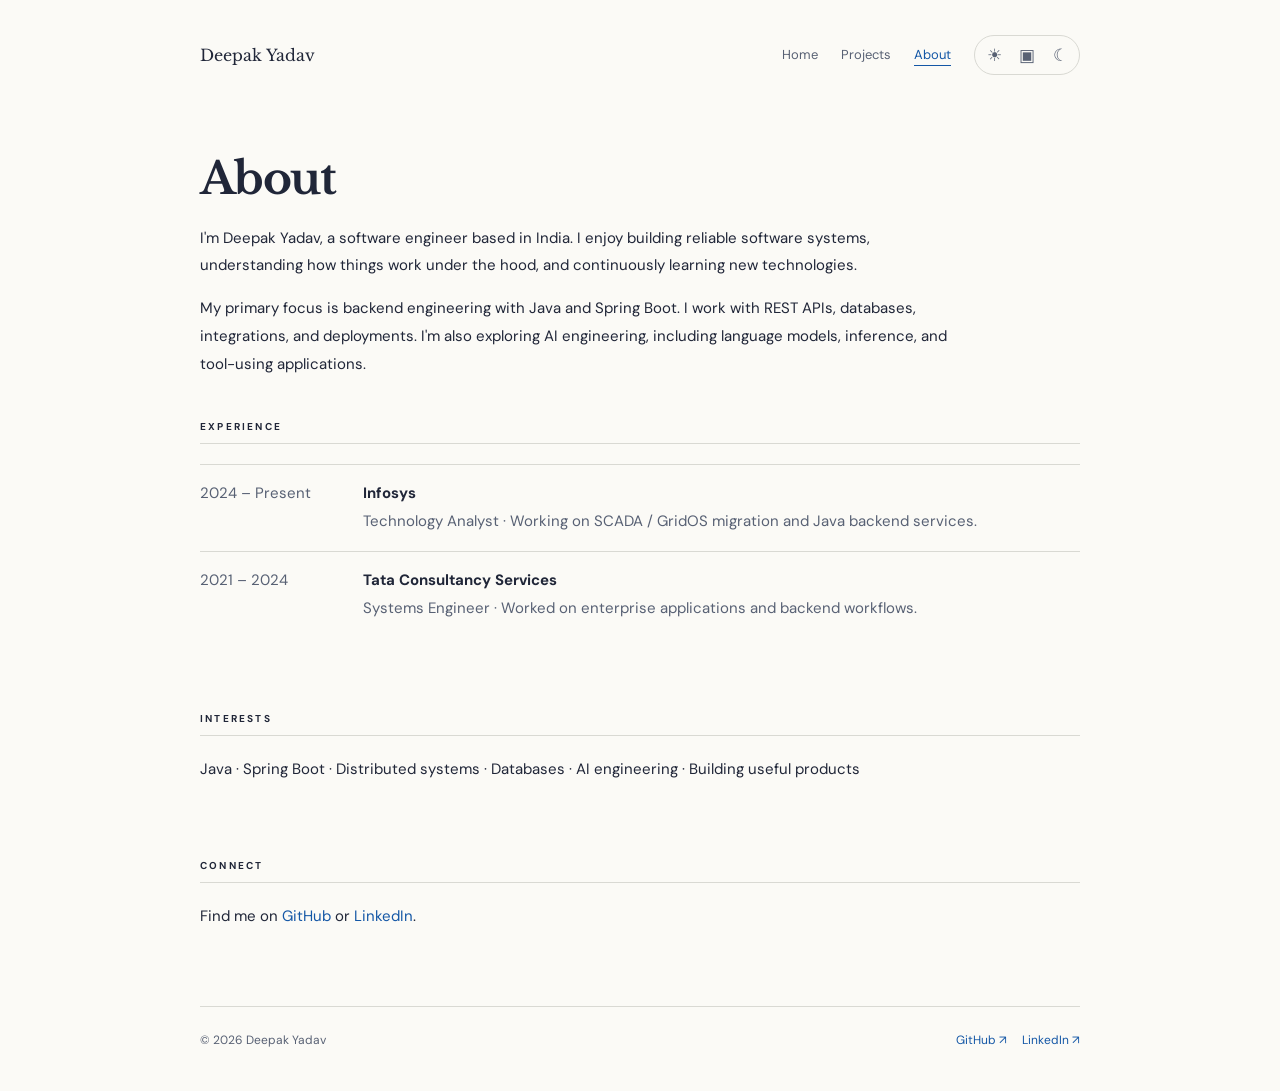
==== about/index.html @ 803df885 "feat: add about/index.html" ====
<!doctype html><html lang="en"><head><meta charset="utf-8"><meta name="viewport" content="width=device-width,initial-scale=1"><meta name="description" content="About Deepak Yadav, backend engineer exploring AI engineering."><meta name="theme-color" content="#fbfaf6"><link rel="canonical" href="https://dydv.in/about/"><title>About | Deepak Yadav</title><script>(function(){try{var c=localStorage.getItem('dydv-theme')||'system';document.documentElement.dataset.theme=c==='system'?(matchMedia('(prefers-color-scheme: dark)').matches?'dark':'light'):c}catch(e){document.documentElement.dataset.theme=matchMedia('(prefers-color-scheme: dark)').matches?'dark':'light'}})();</script><link rel="stylesheet" href="/style.css?v=2"><script defer src="/theme.js?v=2"></script></head><body><div class="shell"><header class="topbar"><a class="brand" href="/">Deepak Yadav</a><nav class="nav" aria-label="Main navigation"><a href="/" >Home</a><a href="/projects/" >Projects</a><a href="/about/" aria-current="page">About</a><div class="theme-switch" role="group" aria-label="Color theme"><button type="button" data-theme-choice="light" aria-label="Light theme" aria-pressed="false" title="Light theme">☀</button><button type="button" data-theme-choice="system" aria-label="System theme" aria-pressed="false" title="System theme">▣</button><button type="button" data-theme-choice="dark" aria-label="Dark theme" aria-pressed="false" title="Dark theme">☾</button></div></nav></header><main class="about"><h1>About</h1><p>I'm Deepak Yadav, a software engineer based in India. I enjoy building reliable software systems, understanding how things work under the hood, and continuously learning new technologies.</p><p>My primary focus is backend engineering with Java and Spring Boot. I work with REST APIs, databases, integrations, and deployments. I'm also exploring AI engineering, including language models, inference, and tool-using applications.</p><section class="section"><div class="eyebrow">Experience</div><div class="experience"><span class="meta">2024 – Present</span><div><strong>Infosys</strong><p>Technology Analyst · Working on SCADA / GridOS migration and Java backend services.</p></div></div><div class="experience"><span class="meta">2021 – 2024</span><div><strong>Tata Consultancy Services</strong><p>Systems Engineer · Worked on enterprise applications and backend workflows.</p></div></div></section><section class="section"><div class="eyebrow">Interests</div><p>Java · Spring Boot · Distributed systems · Databases · AI engineering · Building useful products</p></section><section class="section"><div class="eyebrow">Connect</div><p>Find me on <a href="https://github.com/deepakydv25" target="_blank" rel="noopener noreferrer">GitHub</a> or <a href="https://www.linkedin.com/in/deepak-yadav-69774518b/" target="_blank" rel="noopener noreferrer">LinkedIn</a>.</p></section></main><footer class="footer"><span>© 2026 Deepak Yadav</span><div><a href="https://github.com/deepakydv25" target="_blank" rel="noopener noreferrer">GitHub ↗</a><a href="https://www.linkedin.com/in/deepak-yadav-69774518b/" target="_blank" rel="noopener noreferrer">LinkedIn ↗</a></div></footer></div></body></html>
---- style.css ----
@import url('https://fonts.googleapis.com/css2?family=DM+Sans:wght@400;500;600;700&family=Libre+Baskerville:wght@400;700&display=swap');
:root{color-scheme:light;--bg:#fbfaf6;--text:#202638;--muted:#586174;--link:#1457a6;--line:#d9d9d3;--chip:#f2e7ce}
:root[data-theme=dark]{color-scheme:dark;--bg:#171a20;--text:#ecebe6;--muted:#b0b4be;--link:#91baff;--line:#41454e;--chip:#30343c}
*{box-sizing:border-box}html{scroll-behavior:smooth}body{margin:0;background:var(--bg);color:var(--text);font:15px/1.85 'DM Sans',system-ui,sans-serif}a{color:var(--link);text-decoration:none}a:hover{text-decoration:underline}a:focus-visible,button:focus-visible{outline:2px solid var(--link);outline-offset:3px}.shell{max-width:940px;margin:auto;padding:0 30px}.topbar{display:flex;justify-content:space-between;align-items:center;gap:24px;padding:35px 0 18px}.brand{font:16px 'Libre Baskerville',Georgia,serif;color:var(--text)}.nav{display:flex;align-items:center;gap:23px}.nav a{font-size:13px;color:var(--muted)}.nav a[aria-current=page]{color:var(--link);text-decoration:underline;text-underline-offset:6px}.theme-switch{display:inline-flex;align-items:center;gap:3px;border:1px solid var(--line);border-radius:99px;padding:4px;background:var(--bg)}.theme-switch button{border:0;background:transparent;color:var(--muted);width:30px;height:30px;border-radius:50%;cursor:pointer;font-size:17px;line-height:1}.theme-switch button[aria-pressed=true]{background:var(--chip);color:var(--text)}main{min-height:65vh}h1,h2,h3{font-family:'Libre Baskerville',Georgia,serif;line-height:1.4;letter-spacing:-.035em}h1{font-size:clamp(32px,5vw,44px);margin:55px 0 13px}h2{font-size:22px;margin:0 0 20px}h3{font-size:18px;margin:0 0 6px}.intro{font:18px/1.8 'Libre Baskerville',Georgia,serif;max-width:740px}.subtle,.meta{color:var(--muted)}.two-col{display:grid;grid-template-columns:1fr 1fr;gap:42px;margin:68px 0 75px}.eyebrow{font:700 10px 'DM Sans',sans-serif;letter-spacing:.22em;text-transform:uppercase;border-bottom:1px solid var(--line);padding-bottom:10px;margin-bottom:20px}.entry{padding:0 0 22px;margin-bottom:23px;border-bottom:1px solid var(--line)}.entry p{margin:4px 0 9px;color:var(--muted)}.entry a{font-weight:600}.section{margin:42px 0 75px}.project{padding:22px 0 30px;border-top:1px solid var(--line)}.project-header{display:flex;justify-content:space-between;gap:20px}.project h2{margin:0;font-size:22px}.project p{max-width:720px;margin:8px 0 12px}.tags{font-size:12px;color:var(--muted)}.tags span{margin-right:15px}.project-links{display:flex;gap:18px;margin-top:15px;font-size:13px}.about p{max-width:760px}.experience{display:grid;grid-template-columns:145px 1fr;gap:18px;padding:15px 0;border-top:1px solid var(--line)}.experience strong{display:block}.experience p{margin:0;color:var(--muted)}.footer{display:flex;justify-content:space-between;gap:18px;flex-wrap:wrap;border-top:1px solid var(--line);padding:22px 0 40px;color:var(--muted);font-size:12px}.footer a{margin-left:15px}.page-lead{max-width:740px;color:var(--muted)}@media(max-width:700px){.shell{padding:0 22px}.topbar{align-items:flex-start;flex-wrap:wrap;padding-top:25px}.nav{gap:14px;flex-wrap:wrap}.two-col{grid-template-columns:1fr;gap:18px;margin:48px 0}.experience{grid-template-columns:1fr;gap:4px}h1{margin-top:40px}.intro{font-size:16px}.footer a{margin-left:0;margin-right:12px}}@media(prefers-reduced-motion:reduce){html{scroll-behavior:auto}}
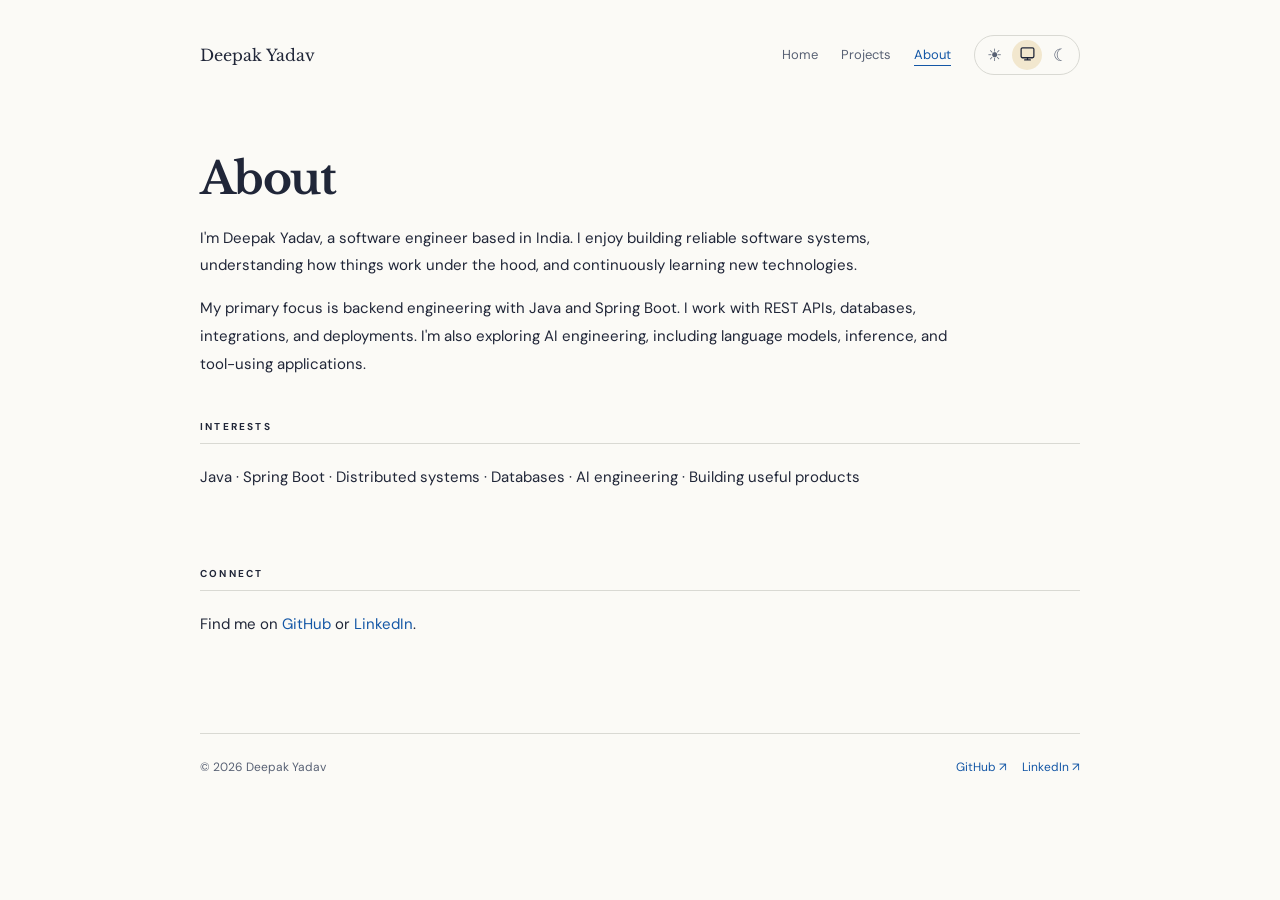
==== commit 02f32521: "Polish theme icon and simplify About" ====
--- a/about/index.html
+++ b/about/index.html
@@ -1 +1 @@
-<!doctype html><html lang="en"><head><meta charset="utf-8"><meta name="viewport" content="width=device-width,initial-scale=1"><meta name="description" content="About Deepak Yadav, backend engineer exploring AI engineering."><meta name="theme-color" content="#fbfaf6"><link rel="canonical" href="https://dydv.in/about/"><title>About | Deepak Yadav</title><script>(function(){try{var c=localStorage.getItem('dydv-theme')||'system';document.documentElement.dataset.theme=c==='system'?(matchMedia('(prefers-color-scheme: dark)').matches?'dark':'light'):c}catch(e){document.documentElement.dataset.theme=matchMedia('(prefers-color-scheme: dark)').matches?'dark':'light'}})();</script><link rel="stylesheet" href="/style.css?v=2"><script defer src="/theme.js?v=2"></script></head><body><div class="shell"><header class="topbar"><a class="brand" href="/">Deepak Yadav</a><nav class="nav" aria-label="Main navigation"><a href="/" >Home</a><a href="/projects/" >Projects</a><a href="/about/" aria-current="page">About</a><div class="theme-switch" role="group" aria-label="Color theme"><button type="button" data-theme-choice="light" aria-label="Light theme" aria-pressed="false" title="Light theme">☀</button><button type="button" data-theme-choice="system" aria-label="System theme" aria-pressed="false" title="System theme">▣</button><button type="button" data-theme-choice="dark" aria-label="Dark theme" aria-pressed="false" title="Dark theme">☾</button></div></nav></header><main class="about"><h1>About</h1><p>I'm Deepak Yadav, a software engineer based in India. I enjoy building reliable software systems, understanding how things work under the hood, and continuously learning new technologies.</p><p>My primary focus is backend engineering with Java and Spring Boot. I work with REST APIs, databases, integrations, and deployments. I'm also exploring AI engineering, including language models, inference, and tool-using applications.</p><section class="section"><div class="eyebrow">Experience</div><div class="experience"><span class="meta">2024 – Present</span><div><strong>Infosys</strong><p>Technology Analyst · Working on SCADA / GridOS migration and Java backend services.</p></div></div><div class="experience"><span class="meta">2021 – 2024</span><div><strong>Tata Consultancy Services</strong><p>Systems Engineer · Worked on enterprise applications and backend workflows.</p></div></div></section><section class="section"><div class="eyebrow">Interests</div><p>Java · Spring Boot · Distributed systems · Databases · AI engineering · Building useful products</p></section><section class="section"><div class="eyebrow">Connect</div><p>Find me on <a href="https://github.com/deepakydv25" target="_blank" rel="noopener noreferrer">GitHub</a> or <a href="https://www.linkedin.com/in/deepak-yadav-69774518b/" target="_blank" rel="noopener noreferrer">LinkedIn</a>.</p></section></main><footer class="footer"><span>© 2026 Deepak Yadav</span><div><a href="https://github.com/deepakydv25" target="_blank" rel="noopener noreferrer">GitHub ↗</a><a href="https://www.linkedin.com/in/deepak-yadav-69774518b/" target="_blank" rel="noopener noreferrer">LinkedIn ↗</a></div></footer></div></body></html>+<!doctype html><html lang="en"><head><meta charset="utf-8"><meta name="viewport" content="width=device-width,initial-scale=1"><meta name="description" content="About Deepak Yadav, backend engineer exploring AI engineering."><meta name="theme-color" content="#fbfaf6"><link rel="canonical" href="https://dydv.in/about/"><title>About | Deepak Yadav</title><script>(function(){try{var c=localStorage.getItem('dydv-theme')||'system';document.documentElement.dataset.theme=c==='system'?(matchMedia('(prefers-color-scheme: dark)').matches?'dark':'light'):c}catch(e){document.documentElement.dataset.theme=matchMedia('(prefers-color-scheme: dark)').matches?'dark':'light'}})();</script><link rel="stylesheet" href="/style.css?v=3"><script defer src="/theme.js?v=2"></script></head><body><div class="shell"><header class="topbar"><a class="brand" href="/">Deepak Yadav</a><nav class="nav" aria-label="Main navigation"><a href="/" >Home</a><a href="/projects/" >Projects</a><a href="/about/" aria-current="page">About</a><div class="theme-switch" role="group" aria-label="Color theme"><button type="button" data-theme-choice="light" aria-label="Light theme" aria-pressed="false" title="Light theme">☀</button><button type="button" data-theme-choice="system" aria-label="System theme" aria-pressed="false" title="System theme"><svg aria-hidden="true" width="17" height="17" viewBox="0 0 24 24" fill="none" stroke="currentColor" stroke-width="1.8" stroke-linecap="round" stroke-linejoin="round"><rect x="3" y="4" width="18" height="14" rx="2"/><path d="M8 21h8M12 18v3"/></svg></button><button type="button" data-theme-choice="dark" aria-label="Dark theme" aria-pressed="false" title="Dark theme">☾</button></div></nav></header><main class="about"><h1>About</h1><p>I'm Deepak Yadav, a software engineer based in India. I enjoy building reliable software systems, understanding how things work under the hood, and continuously learning new technologies.</p><p>My primary focus is backend engineering with Java and Spring Boot. I work with REST APIs, databases, integrations, and deployments. I'm also exploring AI engineering, including language models, inference, and tool-using applications.</p><section class="section"><div class="eyebrow">Interests</div><p>Java · Spring Boot · Distributed systems · Databases · AI engineering · Building useful products</p></section><section class="section"><div class="eyebrow">Connect</div><p>Find me on <a href="https://github.com/deepakydv25" target="_blank" rel="noopener noreferrer">GitHub</a> or <a href="https://www.linkedin.com/in/deepak-yadav-69774518b/" target="_blank" rel="noopener noreferrer">LinkedIn</a>.</p></section></main><footer class="footer"><span>© 2026 Deepak Yadav</span><div><a href="https://github.com/deepakydv25" target="_blank" rel="noopener noreferrer">GitHub ↗</a><a href="https://www.linkedin.com/in/deepak-yadav-69774518b/" target="_blank" rel="noopener noreferrer">LinkedIn ↗</a></div></footer></div></body></html>
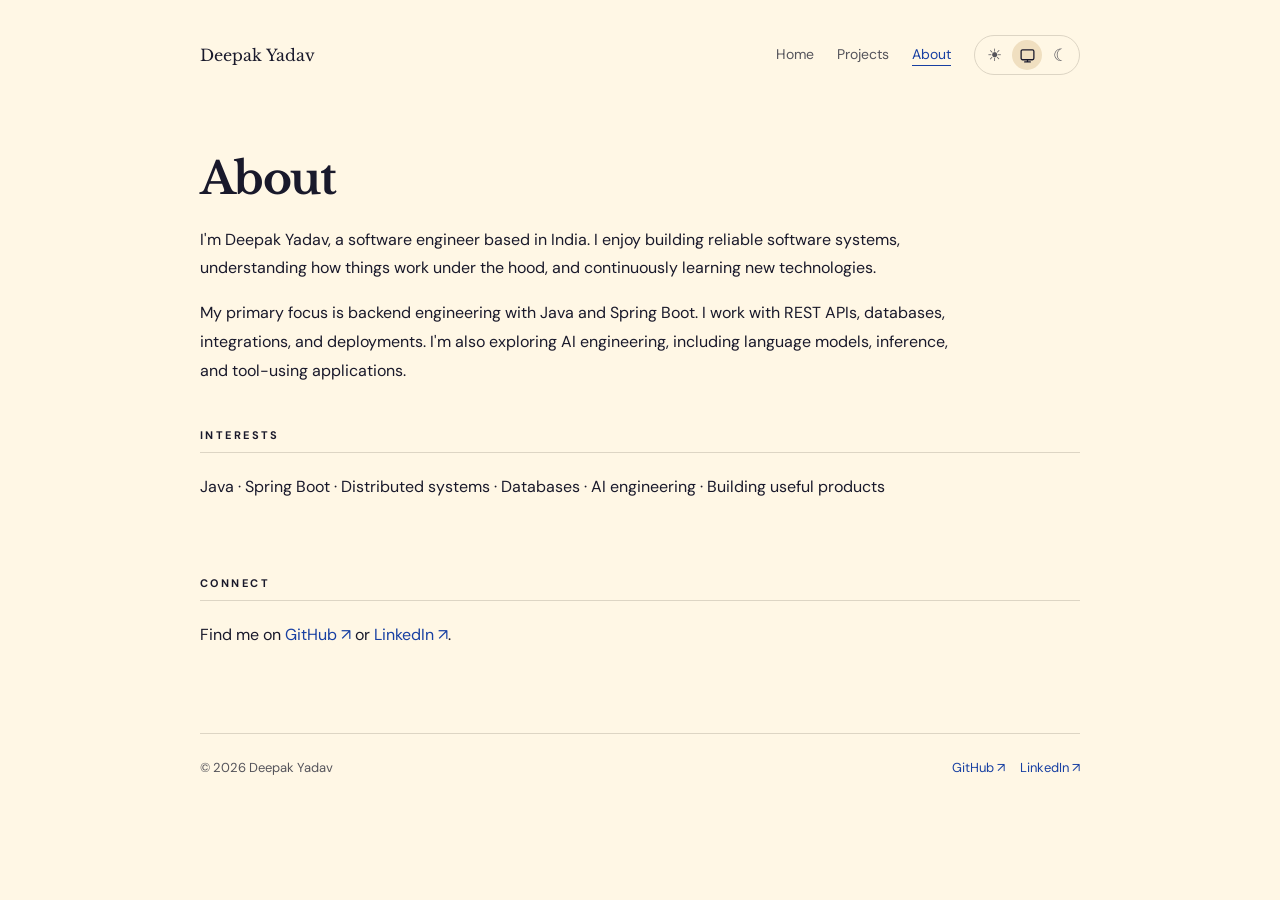
==== commit 617401f7: "Apply palette and favicon across about/index.html" ====
--- a/about/index.html
+++ b/about/index.html
@@ -1 +1 @@
-<!doctype html><html lang="en"><head><meta charset="utf-8"><meta name="viewport" content="width=device-width,initial-scale=1"><meta name="description" content="About Deepak Yadav, backend engineer exploring AI engineering."><meta name="theme-color" content="#fbfaf6"><link rel="canonical" href="https://dydv.in/about/"><title>About | Deepak Yadav</title><script>(function(){try{var c=localStorage.getItem('dydv-theme')||'system';document.documentElement.dataset.theme=c==='system'?(matchMedia('(prefers-color-scheme: dark)').matches?'dark':'light'):c}catch(e){document.documentElement.dataset.theme=matchMedia('(prefers-color-scheme: dark)').matches?'dark':'light'}})();</script><link rel="stylesheet" href="/style.css?v=3"><script defer src="/theme.js?v=2"></script></head><body><div class="shell"><header class="topbar"><a class="brand" href="/">Deepak Yadav</a><nav class="nav" aria-label="Main navigation"><a href="/" >Home</a><a href="/projects/" >Projects</a><a href="/about/" aria-current="page">About</a><div class="theme-switch" role="group" aria-label="Color theme"><button type="button" data-theme-choice="light" aria-label="Light theme" aria-pressed="false" title="Light theme">☀</button><button type="button" data-theme-choice="system" aria-label="System theme" aria-pressed="false" title="System theme"><svg aria-hidden="true" width="17" height="17" viewBox="0 0 24 24" fill="none" stroke="currentColor" stroke-width="1.8" stroke-linecap="round" stroke-linejoin="round"><rect x="3" y="4" width="18" height="14" rx="2"/><path d="M8 21h8M12 18v3"/></svg></button><button type="button" data-theme-choice="dark" aria-label="Dark theme" aria-pressed="false" title="Dark theme">☾</button></div></nav></header><main class="about"><h1>About</h1><p>I'm Deepak Yadav, a software engineer based in India. I enjoy building reliable software systems, understanding how things work under the hood, and continuously learning new technologies.</p><p>My primary focus is backend engineering with Java and Spring Boot. I work with REST APIs, databases, integrations, and deployments. I'm also exploring AI engineering, including language models, inference, and tool-using applications.</p><section class="section"><div class="eyebrow">Interests</div><p>Java · Spring Boot · Distributed systems · Databases · AI engineering · Building useful products</p></section><section class="section"><div class="eyebrow">Connect</div><p>Find me on <a href="https://github.com/deepakydv25" target="_blank" rel="noopener noreferrer">GitHub</a> or <a href="https://www.linkedin.com/in/deepak-yadav-69774518b/" target="_blank" rel="noopener noreferrer">LinkedIn</a>.</p></section></main><footer class="footer"><span>© 2026 Deepak Yadav</span><div><a href="https://github.com/deepakydv25" target="_blank" rel="noopener noreferrer">GitHub ↗</a><a href="https://www.linkedin.com/in/deepak-yadav-69774518b/" target="_blank" rel="noopener noreferrer">LinkedIn ↗</a></div></footer></div></body></html>+<!doctype html><html lang="en"><head><meta charset="utf-8"><meta name="viewport" content="width=device-width,initial-scale=1"><meta name="description" content="About Deepak Yadav, backend engineer exploring AI engineering."><meta name="theme-color" content="#FFF7E5"><link rel="canonical" href="https://dydv.in/about/"><title>About | Deepak Yadav</title><script>(function(){try{var c=localStorage.getItem('dydv-theme')||'system';document.documentElement.dataset.theme=c==='system'?(matchMedia('(prefers-color-scheme: dark)').matches?'dark':'light'):c}catch(e){document.documentElement.dataset.theme=matchMedia('(prefers-color-scheme: dark)').matches?'dark':'light'}})();</script><link rel="stylesheet" href="/style.css?v=5"><script defer src="/theme.js?v=2"></script><link rel="icon" type="image/svg+xml" href="/favicon.svg"></head><body><div class="shell"><header class="topbar"><a class="brand" href="/">Deepak Yadav</a><nav class="nav" aria-label="Main navigation"><a href="/" >Home</a><a href="/projects/" >Projects</a><a href="/about/" aria-current="page">About</a><div class="theme-switch" role="group" aria-label="Color theme"><button type="button" data-theme-choice="light" aria-label="Light theme" aria-pressed="false" title="Light theme">☀</button><button type="button" data-theme-choice="system" aria-label="System theme" aria-pressed="false" title="System theme"><svg aria-hidden="true" width="17" height="17" viewBox="0 0 24 24" fill="none" stroke="currentColor" stroke-width="1.8" stroke-linecap="round" stroke-linejoin="round"><rect x="3" y="4" width="18" height="14" rx="2"/><path d="M8 21h8M12 18v3"/></svg></button><button type="button" data-theme-choice="dark" aria-label="Dark theme" aria-pressed="false" title="Dark theme">☾</button></div></nav></header><main class="about"><h1>About</h1><p>I'm Deepak Yadav, a software engineer based in India. I enjoy building reliable software systems, understanding how things work under the hood, and continuously learning new technologies.</p><p>My primary focus is backend engineering with Java and Spring Boot. I work with REST APIs, databases, integrations, and deployments. I'm also exploring AI engineering, including language models, inference, and tool-using applications.</p><section class="section"><div class="eyebrow">Interests</div><p>Java · Spring Boot · Distributed systems · Databases · AI engineering · Building useful products</p></section><section class="section"><div class="eyebrow">Connect</div><p>Find me on <a href="https://github.com/deepakydv25" target="_blank" rel="noopener noreferrer">GitHub ↗</a> or <a href="https://www.linkedin.com/in/deepak-yadav-69774518b/" target="_blank" rel="noopener noreferrer">LinkedIn ↗</a>.</p></section></main><footer class="footer"><span>© 2026 Deepak Yadav</span><div><a href="https://github.com/deepakydv25" target="_blank" rel="noopener noreferrer">GitHub ↗</a><a href="https://www.linkedin.com/in/deepak-yadav-69774518b/" target="_blank" rel="noopener noreferrer">LinkedIn ↗</a></div></footer></div></body></html>
--- a/style.css
+++ b/style.css
@@ -1,4 +1,47 @@
 @import url('https://fonts.googleapis.com/css2?family=DM+Sans:wght@400;500;600;700&family=Libre+Baskerville:wght@400;700&display=swap');
-:root{color-scheme:light;--bg:#fbfaf6;--text:#202638;--muted:#586174;--link:#1457a6;--line:#d9d9d3;--chip:#f2e7ce}
+:root{color-scheme:light;--bg:#FFF7E5;--text:#19192B;--muted:#55545B;--link:#173FA2;--line:#DDD5C4;--chip:#F0DFC0}
 :root[data-theme=dark]{color-scheme:dark;--bg:#171a20;--text:#ecebe6;--muted:#b0b4be;--link:#91baff;--line:#41454e;--chip:#30343c}
-*{box-sizing:border-box}html{scroll-behavior:smooth}body{margin:0;background:var(--bg);color:var(--text);font:15px/1.85 'DM Sans',system-ui,sans-serif}a{color:var(--link);text-decoration:none}a:hover{text-decoration:underline}a:focus-visible,button:focus-visible{outline:2px solid var(--link);outline-offset:3px}.shell{max-width:940px;margin:auto;padding:0 30px}.topbar{display:flex;justify-content:space-between;align-items:center;gap:24px;padding:35px 0 18px}.brand{font:16px 'Libre Baskerville',Georgia,serif;color:var(--text)}.nav{display:flex;align-items:center;gap:23px}.nav a{font-size:13px;color:var(--muted)}.nav a[aria-current=page]{color:var(--link);text-decoration:underline;text-underline-offset:6px}.theme-switch{display:inline-flex;align-items:center;gap:3px;border:1px solid var(--line);border-radius:99px;padding:4px;background:var(--bg)}.theme-switch button{border:0;background:transparent;color:var(--muted);width:30px;height:30px;border-radius:50%;cursor:pointer;font-size:17px;line-height:1}.theme-switch button[aria-pressed=true]{background:var(--chip);color:var(--text)}main{min-height:65vh}h1,h2,h3{font-family:'Libre Baskerville',Georgia,serif;line-height:1.4;letter-spacing:-.035em}h1{font-size:clamp(32px,5vw,44px);margin:55px 0 13px}h2{font-size:22px;margin:0 0 20px}h3{font-size:18px;margin:0 0 6px}.intro{font:18px/1.8 'Libre Baskerville',Georgia,serif;max-width:740px}.subtle,.meta{color:var(--muted)}.two-col{display:grid;grid-template-columns:1fr 1fr;gap:42px;margin:68px 0 75px}.eyebrow{font:700 10px 'DM Sans',sans-serif;letter-spacing:.22em;text-transform:uppercase;border-bottom:1px solid var(--line);padding-bottom:10px;margin-bottom:20px}.entry{padding:0 0 22px;margin-bottom:23px;border-bottom:1px solid var(--line)}.entry p{margin:4px 0 9px;color:var(--muted)}.entry a{font-weight:600}.section{margin:42px 0 75px}.project{padding:22px 0 30px;border-top:1px solid var(--line)}.project-header{display:flex;justify-content:space-between;gap:20px}.project h2{margin:0;font-size:22px}.project p{max-width:720px;margin:8px 0 12px}.tags{font-size:12px;color:var(--muted)}.tags span{margin-right:15px}.project-links{display:flex;gap:18px;margin-top:15px;font-size:13px}.about p{max-width:760px}.experience{display:grid;grid-template-columns:145px 1fr;gap:18px;padding:15px 0;border-top:1px solid var(--line)}.experience strong{display:block}.experience p{margin:0;color:var(--muted)}.footer{display:flex;justify-content:space-between;gap:18px;flex-wrap:wrap;border-top:1px solid var(--line);padding:22px 0 40px;color:var(--muted);font-size:12px}.footer a{margin-left:15px}.page-lead{max-width:740px;color:var(--muted)}@media(max-width:700px){.shell{padding:0 22px}.topbar{align-items:flex-start;flex-wrap:wrap;padding-top:25px}.nav{gap:14px;flex-wrap:wrap}.two-col{grid-template-columns:1fr;gap:18px;margin:48px 0}.experience{grid-template-columns:1fr;gap:4px}h1{margin-top:40px}.intro{font-size:16px}.footer a{margin-left:0;margin-right:12px}}@media(prefers-reduced-motion:reduce){html{scroll-behavior:auto}}+*{box-sizing:border-box}
+html{scroll-behavior:smooth}
+body{margin:0;background:var(--bg);color:var(--text);font:16px/1.8 'DM Sans',system-ui,sans-serif}
+a{color:var(--link);text-decoration:none}
+a:hover{text-decoration:underline}
+a:focus-visible,button:focus-visible{outline:2px solid var(--link);outline-offset:3px}
+.shell{max-width:940px;margin:auto;padding:0 30px}
+.topbar{display:flex;justify-content:space-between;align-items:center;gap:24px;padding:35px 0 18px}
+.brand{font:16px 'Libre Baskerville',Georgia,serif;color:var(--text)}
+.nav{display:flex;align-items:center;gap:23px}
+.nav a{font-size:14px;color:var(--muted)}
+.nav a[aria-current=page]{color:var(--link);text-decoration:underline;text-underline-offset:6px}
+.theme-switch{display:inline-flex;align-items:center;gap:3px;border:1px solid var(--line);border-radius:99px;padding:4px;background:var(--bg)}
+.theme-switch button{border:0;background:transparent;color:var(--muted);width:30px;height:30px;border-radius:50%;cursor:pointer;font-size:17px;line-height:1;display:inline-flex;align-items:center;justify-content:center}
+.theme-switch button svg{display:block}
+.theme-switch button[aria-pressed=true]{background:var(--chip);color:var(--text)}
+main{min-height:65vh}
+h1,h2,h3{font-family:'Libre Baskerville',Georgia,serif;line-height:1.4;letter-spacing:-.035em}
+h1{font-size:clamp(32px,5vw,44px);margin:55px 0 13px}
+h2{font-size:22px;margin:0 0 20px}
+h3{font-size:18px;margin:0 0 6px}
+.intro{font:400 18px/1.8 'Libre Baskerville',Georgia,serif;max-width:740px}
+.subtle,.meta{color:var(--muted)}
+.two-col{display:grid;grid-template-columns:1fr 1fr;gap:42px;margin:68px 0 75px}
+.eyebrow{font:700 11px 'DM Sans',sans-serif;letter-spacing:.22em;text-transform:uppercase;border-bottom:1px solid var(--line);padding-bottom:10px;margin-bottom:20px}
+.entry{padding:0 0 22px;margin-bottom:23px;border-bottom:1px solid var(--line)}
+.entry p{margin:4px 0 9px;color:var(--muted);font-size:16px}
+.entry a{font-weight:600;font-size:14px}
+.entry h3{font-weight:700}
+.section{margin:42px 0 75px}
+.project{padding:22px 0 30px;border-top:1px solid var(--line)}
+.project-header{display:flex;justify-content:space-between;gap:20px}
+.project h2{margin:0;font-size:22px;font-weight:700}
+.project p{max-width:720px;margin:8px 0 12px;font-size:16px}
+.tags{font-size:13px;color:var(--muted)}
+.tags span{margin-right:15px}
+.project-links{display:flex;gap:14px;margin-top:15px;font-size:14px;align-items:center;flex-wrap:wrap}
+.project-links span[aria-hidden],.entry span[aria-hidden]{color:var(--muted)}
+.about p{max-width:760px;font-size:16px}
+.footer{display:flex;justify-content:space-between;gap:18px;flex-wrap:wrap;border-top:1px solid var(--line);padding:22px 0 40px;color:var(--muted);font-size:13px}
+.footer a{margin-left:15px}
+.page-lead{max-width:740px;color:var(--muted)}
+@media(max-width:700px){.shell{padding:0 22px}.topbar{align-items:flex-start;flex-wrap:wrap;padding-top:25px}.nav{gap:14px;flex-wrap:wrap}.two-col{grid-template-columns:1fr;gap:18px;margin:48px 0}h1{margin-top:40px}.intro{font-size:16px}body{font-size:15px}.entry p,.project p,.about p{font-size:15px}.footer a{margin-left:0;margin-right:12px}}
+@media(prefers-reduced-motion:reduce){html{scroll-behavior:auto}}
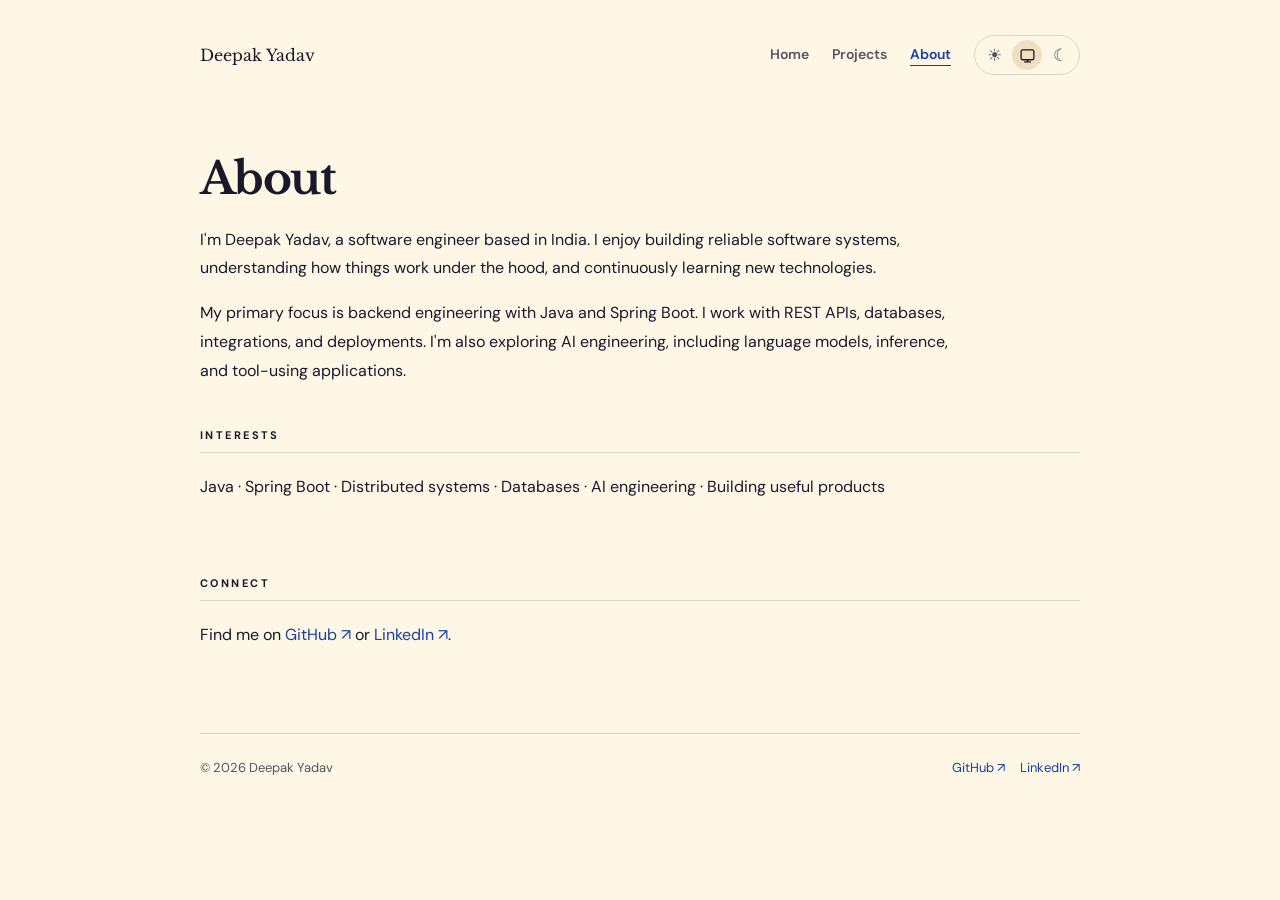
==== commit 3a899de2: "Refresh global typography and theme assets" ====
--- a/about/index.html
+++ b/about/index.html
@@ -1 +1 @@
-<!doctype html><html lang="en"><head><meta charset="utf-8"><meta name="viewport" content="width=device-width,initial-scale=1"><meta name="description" content="About Deepak Yadav, backend engineer exploring AI engineering."><meta name="theme-color" content="#FFF7E5"><link rel="canonical" href="https://dydv.in/about/"><title>About | Deepak Yadav</title><script>(function(){try{var c=localStorage.getItem('dydv-theme')||'system';document.documentElement.dataset.theme=c==='system'?(matchMedia('(prefers-color-scheme: dark)').matches?'dark':'light'):c}catch(e){document.documentElement.dataset.theme=matchMedia('(prefers-color-scheme: dark)').matches?'dark':'light'}})();</script><link rel="stylesheet" href="/style.css?v=5"><script defer src="/theme.js?v=2"></script><link rel="icon" type="image/svg+xml" href="/favicon.svg"></head><body><div class="shell"><header class="topbar"><a class="brand" href="/">Deepak Yadav</a><nav class="nav" aria-label="Main navigation"><a href="/" >Home</a><a href="/projects/" >Projects</a><a href="/about/" aria-current="page">About</a><div class="theme-switch" role="group" aria-label="Color theme"><button type="button" data-theme-choice="light" aria-label="Light theme" aria-pressed="false" title="Light theme">☀</button><button type="button" data-theme-choice="system" aria-label="System theme" aria-pressed="false" title="System theme"><svg aria-hidden="true" width="17" height="17" viewBox="0 0 24 24" fill="none" stroke="currentColor" stroke-width="1.8" stroke-linecap="round" stroke-linejoin="round"><rect x="3" y="4" width="18" height="14" rx="2"/><path d="M8 21h8M12 18v3"/></svg></button><button type="button" data-theme-choice="dark" aria-label="Dark theme" aria-pressed="false" title="Dark theme">☾</button></div></nav></header><main class="about"><h1>About</h1><p>I'm Deepak Yadav, a software engineer based in India. I enjoy building reliable software systems, understanding how things work under the hood, and continuously learning new technologies.</p><p>My primary focus is backend engineering with Java and Spring Boot. I work with REST APIs, databases, integrations, and deployments. I'm also exploring AI engineering, including language models, inference, and tool-using applications.</p><section class="section"><div class="eyebrow">Interests</div><p>Java · Spring Boot · Distributed systems · Databases · AI engineering · Building useful products</p></section><section class="section"><div class="eyebrow">Connect</div><p>Find me on <a href="https://github.com/deepakydv25" target="_blank" rel="noopener noreferrer">GitHub ↗</a> or <a href="https://www.linkedin.com/in/deepak-yadav-69774518b/" target="_blank" rel="noopener noreferrer">LinkedIn ↗</a>.</p></section></main><footer class="footer"><span>© 2026 Deepak Yadav</span><div><a href="https://github.com/deepakydv25" target="_blank" rel="noopener noreferrer">GitHub ↗</a><a href="https://www.linkedin.com/in/deepak-yadav-69774518b/" target="_blank" rel="noopener noreferrer">LinkedIn ↗</a></div></footer></div></body></html>+<!doctype html><html lang="en"><head><meta charset="utf-8"><meta name="viewport" content="width=device-width,initial-scale=1"><meta name="description" content="About Deepak Yadav, backend engineer exploring AI engineering."><meta name="theme-color" content="#FFF7E5"><link rel="canonical" href="https://dydv.in/about/"><title>About | Deepak Yadav</title><script>(function(){try{var c=localStorage.getItem('dydv-theme')||'system';document.documentElement.dataset.theme=c==='system'?(matchMedia('(prefers-color-scheme: dark)').matches?'dark':'light'):c}catch(e){document.documentElement.dataset.theme=matchMedia('(prefers-color-scheme: dark)').matches?'dark':'light'}})();</script><link rel="stylesheet" href="/style.css?v=6"><script defer src="/theme.js?v=3"></script><link rel="icon" type="image/svg+xml" href="/favicon.svg"></head><body><div class="shell"><header class="topbar"><a class="brand" href="/">Deepak Yadav</a><nav class="nav" aria-label="Main navigation"><a href="/" >Home</a><a href="/projects/" >Projects</a><a href="/about/" aria-current="page">About</a><div class="theme-switch" role="group" aria-label="Color theme"><button type="button" data-theme-choice="light" aria-label="Light theme" aria-pressed="false" title="Light theme">☀</button><button type="button" data-theme-choice="system" aria-label="System theme" aria-pressed="false" title="System theme"><svg aria-hidden="true" width="17" height="17" viewBox="0 0 24 24" fill="none" stroke="currentColor" stroke-width="1.8" stroke-linecap="round" stroke-linejoin="round"><rect x="3" y="4" width="18" height="14" rx="2"/><path d="M8 21h8M12 18v3"/></svg></button><button type="button" data-theme-choice="dark" aria-label="Dark theme" aria-pressed="false" title="Dark theme">☾</button></div></nav></header><main class="about"><h1>About</h1><p>I'm Deepak Yadav, a software engineer based in India. I enjoy building reliable software systems, understanding how things work under the hood, and continuously learning new technologies.</p><p>My primary focus is backend engineering with Java and Spring Boot. I work with REST APIs, databases, integrations, and deployments. I'm also exploring AI engineering, including language models, inference, and tool-using applications.</p><section class="section"><div class="eyebrow">Interests</div><p>Java · Spring Boot · Distributed systems · Databases · AI engineering · Building useful products</p></section><section class="section"><div class="eyebrow">Connect</div><p>Find me on <a href="https://github.com/deepakydv25" target="_blank" rel="noopener noreferrer">GitHub ↗</a> or <a href="https://www.linkedin.com/in/deepak-yadav-69774518b/" target="_blank" rel="noopener noreferrer">LinkedIn ↗</a>.</p></section></main><footer class="footer"><span>© 2026 Deepak Yadav</span><div><a href="https://github.com/deepakydv25" target="_blank" rel="noopener noreferrer">GitHub ↗</a><a href="https://www.linkedin.com/in/deepak-yadav-69774518b/" target="_blank" rel="noopener noreferrer">LinkedIn ↗</a></div></footer></div></body></html>
--- a/style.css
+++ b/style.css
@@ -11,7 +11,7 @@
 .topbar{display:flex;justify-content:space-between;align-items:center;gap:24px;padding:35px 0 18px}
 .brand{font:16px 'Libre Baskerville',Georgia,serif;color:var(--text)}
 .nav{display:flex;align-items:center;gap:23px}
-.nav a{font-size:14px;color:var(--muted)}
+.nav a{font-size:14px;font-weight:600;color:var(--muted)}
 .nav a[aria-current=page]{color:var(--link);text-decoration:underline;text-underline-offset:6px}
 .theme-switch{display:inline-flex;align-items:center;gap:3px;border:1px solid var(--line);border-radius:99px;padding:4px;background:var(--bg)}
 .theme-switch button{border:0;background:transparent;color:var(--muted);width:30px;height:30px;border-radius:50%;cursor:pointer;font-size:17px;line-height:1;display:inline-flex;align-items:center;justify-content:center}
@@ -29,11 +29,11 @@
 .entry{padding:0 0 22px;margin-bottom:23px;border-bottom:1px solid var(--line)}
 .entry p{margin:4px 0 9px;color:var(--muted);font-size:16px}
 .entry a{font-weight:600;font-size:14px}
-.entry h3{font-weight:700}
+.entry h3{font-weight:700}.entry h3 a{font-weight:700}
 .section{margin:42px 0 75px}
 .project{padding:22px 0 30px;border-top:1px solid var(--line)}
 .project-header{display:flex;justify-content:space-between;gap:20px}
-.project h2{margin:0;font-size:22px;font-weight:700}
+.project h2{margin:0;font-size:22px;font-weight:700}.project h2 a{font-weight:700}
 .project p{max-width:720px;margin:8px 0 12px;font-size:16px}
 .tags{font-size:13px;color:var(--muted)}
 .tags span{margin-right:15px}
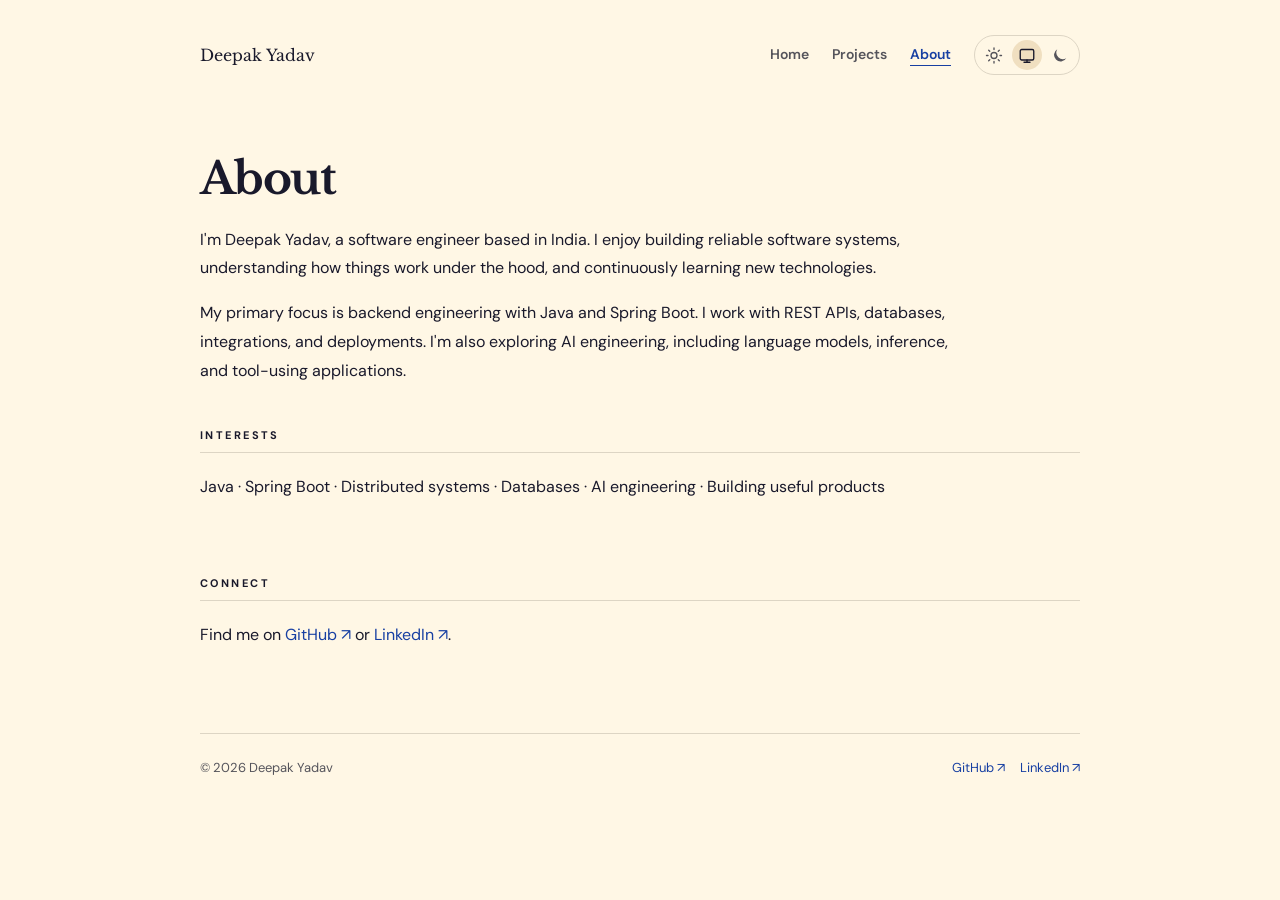
==== commit 47d8e7e2: "Use consistent SVG theme icons on about/index.html" ====
--- a/about/index.html
+++ b/about/index.html
@@ -1 +1 @@
-<!doctype html><html lang="en"><head><meta charset="utf-8"><meta name="viewport" content="width=device-width,initial-scale=1"><meta name="description" content="About Deepak Yadav, backend engineer exploring AI engineering."><meta name="theme-color" content="#FFF7E5"><link rel="canonical" href="https://dydv.in/about/"><title>About | Deepak Yadav</title><script>(function(){try{var c=localStorage.getItem('dydv-theme')||'system';document.documentElement.dataset.theme=c==='system'?(matchMedia('(prefers-color-scheme: dark)').matches?'dark':'light'):c}catch(e){document.documentElement.dataset.theme=matchMedia('(prefers-color-scheme: dark)').matches?'dark':'light'}})();</script><link rel="stylesheet" href="/style.css?v=6"><script defer src="/theme.js?v=3"></script><link rel="icon" type="image/svg+xml" href="/favicon.svg"></head><body><div class="shell"><header class="topbar"><a class="brand" href="/">Deepak Yadav</a><nav class="nav" aria-label="Main navigation"><a href="/" >Home</a><a href="/projects/" >Projects</a><a href="/about/" aria-current="page">About</a><div class="theme-switch" role="group" aria-label="Color theme"><button type="button" data-theme-choice="light" aria-label="Light theme" aria-pressed="false" title="Light theme">☀</button><button type="button" data-theme-choice="system" aria-label="System theme" aria-pressed="false" title="System theme"><svg aria-hidden="true" width="17" height="17" viewBox="0 0 24 24" fill="none" stroke="currentColor" stroke-width="1.8" stroke-linecap="round" stroke-linejoin="round"><rect x="3" y="4" width="18" height="14" rx="2"/><path d="M8 21h8M12 18v3"/></svg></button><button type="button" data-theme-choice="dark" aria-label="Dark theme" aria-pressed="false" title="Dark theme">☾</button></div></nav></header><main class="about"><h1>About</h1><p>I'm Deepak Yadav, a software engineer based in India. I enjoy building reliable software systems, understanding how things work under the hood, and continuously learning new technologies.</p><p>My primary focus is backend engineering with Java and Spring Boot. I work with REST APIs, databases, integrations, and deployments. I'm also exploring AI engineering, including language models, inference, and tool-using applications.</p><section class="section"><div class="eyebrow">Interests</div><p>Java · Spring Boot · Distributed systems · Databases · AI engineering · Building useful products</p></section><section class="section"><div class="eyebrow">Connect</div><p>Find me on <a href="https://github.com/deepakydv25" target="_blank" rel="noopener noreferrer">GitHub ↗</a> or <a href="https://www.linkedin.com/in/deepak-yadav-69774518b/" target="_blank" rel="noopener noreferrer">LinkedIn ↗</a>.</p></section></main><footer class="footer"><span>© 2026 Deepak Yadav</span><div><a href="https://github.com/deepakydv25" target="_blank" rel="noopener noreferrer">GitHub ↗</a><a href="https://www.linkedin.com/in/deepak-yadav-69774518b/" target="_blank" rel="noopener noreferrer">LinkedIn ↗</a></div></footer></div></body></html>+<!doctype html><html lang="en"><head><meta charset="utf-8"><meta name="viewport" content="width=device-width,initial-scale=1"><meta name="description" content="About Deepak Yadav, backend engineer exploring AI engineering."><meta name="theme-color" content="#FFF7E5"><link rel="canonical" href="https://dydv.in/about/"><title>About | Deepak Yadav</title><script>(function(){try{var c=localStorage.getItem('dydv-theme')||'system';document.documentElement.dataset.theme=c==='system'?(matchMedia('(prefers-color-scheme: dark)').matches?'dark':'light'):c}catch(e){document.documentElement.dataset.theme=matchMedia('(prefers-color-scheme: dark)').matches?'dark':'light'}})();</script><link rel="stylesheet" href="/style.css?v=7"><script defer src="/theme.js?v=3"></script><link rel="icon" type="image/svg+xml" href="/favicon.svg"></head><body><div class="shell"><header class="topbar"><a class="brand" href="/">Deepak Yadav</a><nav class="nav" aria-label="Main navigation"><a href="/" >Home</a><a href="/projects/" >Projects</a><a href="/about/" aria-current="page">About</a><div class="theme-switch" role="group" aria-label="Color theme"><button type="button" data-theme-choice="light" aria-label="Light theme" aria-pressed="false" title="Light theme"><svg aria-hidden="true" width="19" height="19" viewBox="0 0 24 24" fill="none" stroke="currentColor" stroke-width="1.8" stroke-linecap="round" stroke-linejoin="round"><circle cx="12" cy="12" r="4"/><path d="M12 2v2M12 20v2M4.93 4.93l1.42 1.42m11.3 11.3 1.42 1.42M2 12h2m16 0h2M4.93 19.07l1.42-1.42m11.3-11.3 1.42-1.42"/></svg></button><button type="button" data-theme-choice="system" aria-label="System theme (follows device appearance)" aria-pressed="false" title="System: follow device appearance"><svg aria-hidden="true" width="19" height="19" viewBox="0 0 24 24" fill="none" stroke="currentColor" stroke-width="1.8" stroke-linecap="round" stroke-linejoin="round"><rect x="3" y="4" width="18" height="14" rx="2"/><path d="M8 21h8M12 18v3"/></svg></button><button type="button" data-theme-choice="dark" aria-label="Dark theme" aria-pressed="false" title="Dark theme"><svg aria-hidden="true" width="19" height="19" viewBox="0 0 24 24" fill="currentColor"><path d="M20.3 15.6A8.7 8.7 0 0 1 8.4 3.7 8.7 8.7 0 1 0 20.3 15.6Z"/></svg></button></div></nav></header><main class="about"><h1>About</h1><p>I'm Deepak Yadav, a software engineer based in India. I enjoy building reliable software systems, understanding how things work under the hood, and continuously learning new technologies.</p><p>My primary focus is backend engineering with Java and Spring Boot. I work with REST APIs, databases, integrations, and deployments. I'm also exploring AI engineering, including language models, inference, and tool-using applications.</p><section class="section"><div class="eyebrow">Interests</div><p>Java · Spring Boot · Distributed systems · Databases · AI engineering · Building useful products</p></section><section class="section"><div class="eyebrow">Connect</div><p>Find me on <a href="https://github.com/deepakydv25" target="_blank" rel="noopener noreferrer">GitHub ↗</a> or <a href="https://www.linkedin.com/in/deepak-yadav-69774518b/" target="_blank" rel="noopener noreferrer">LinkedIn ↗</a>.</p></section></main><footer class="footer"><span>© 2026 Deepak Yadav</span><div><a href="https://github.com/deepakydv25" target="_blank" rel="noopener noreferrer">GitHub ↗</a><a href="https://www.linkedin.com/in/deepak-yadav-69774518b/" target="_blank" rel="noopener noreferrer">LinkedIn ↗</a></div></footer></div></body></html>
--- a/style.css
+++ b/style.css
@@ -1,6 +1,6 @@
 @import url('https://fonts.googleapis.com/css2?family=DM+Sans:wght@400;500;600;700&family=Libre+Baskerville:wght@400;700&display=swap');
 :root{color-scheme:light;--bg:#FFF7E5;--text:#19192B;--muted:#55545B;--link:#173FA2;--line:#DDD5C4;--chip:#F0DFC0}
-:root[data-theme=dark]{color-scheme:dark;--bg:#171a20;--text:#ecebe6;--muted:#b0b4be;--link:#91baff;--line:#41454e;--chip:#30343c}
+:root[data-theme=dark]{color-scheme:dark;--bg:#211b16;--text:#f5ecdc;--muted:#c4b6a2;--link:#a9c3ff;--line:#504538;--chip:#5c4932}
 *{box-sizing:border-box}
 html{scroll-behavior:smooth}
 body{margin:0;background:var(--bg);color:var(--text);font:16px/1.8 'DM Sans',system-ui,sans-serif}
@@ -17,6 +17,10 @@
 .theme-switch button{border:0;background:transparent;color:var(--muted);width:30px;height:30px;border-radius:50%;cursor:pointer;font-size:17px;line-height:1;display:inline-flex;align-items:center;justify-content:center}
 .theme-switch button svg{display:block}
 .theme-switch button[aria-pressed=true]{background:var(--chip);color:var(--text)}
+.theme-switch button:focus-visible{outline:2px solid var(--link);outline-offset:3px}
+.theme-switch button:not([aria-pressed=true]):hover{background:var(--chip)}
+.theme-switch button{-webkit-tap-highlight-color:transparent}
+.theme-switch button[aria-pressed=true] svg{stroke:currentColor}
 main{min-height:65vh}
 h1,h2,h3{font-family:'Libre Baskerville',Georgia,serif;line-height:1.4;letter-spacing:-.035em}
 h1{font-size:clamp(32px,5vw,44px);margin:55px 0 13px}
